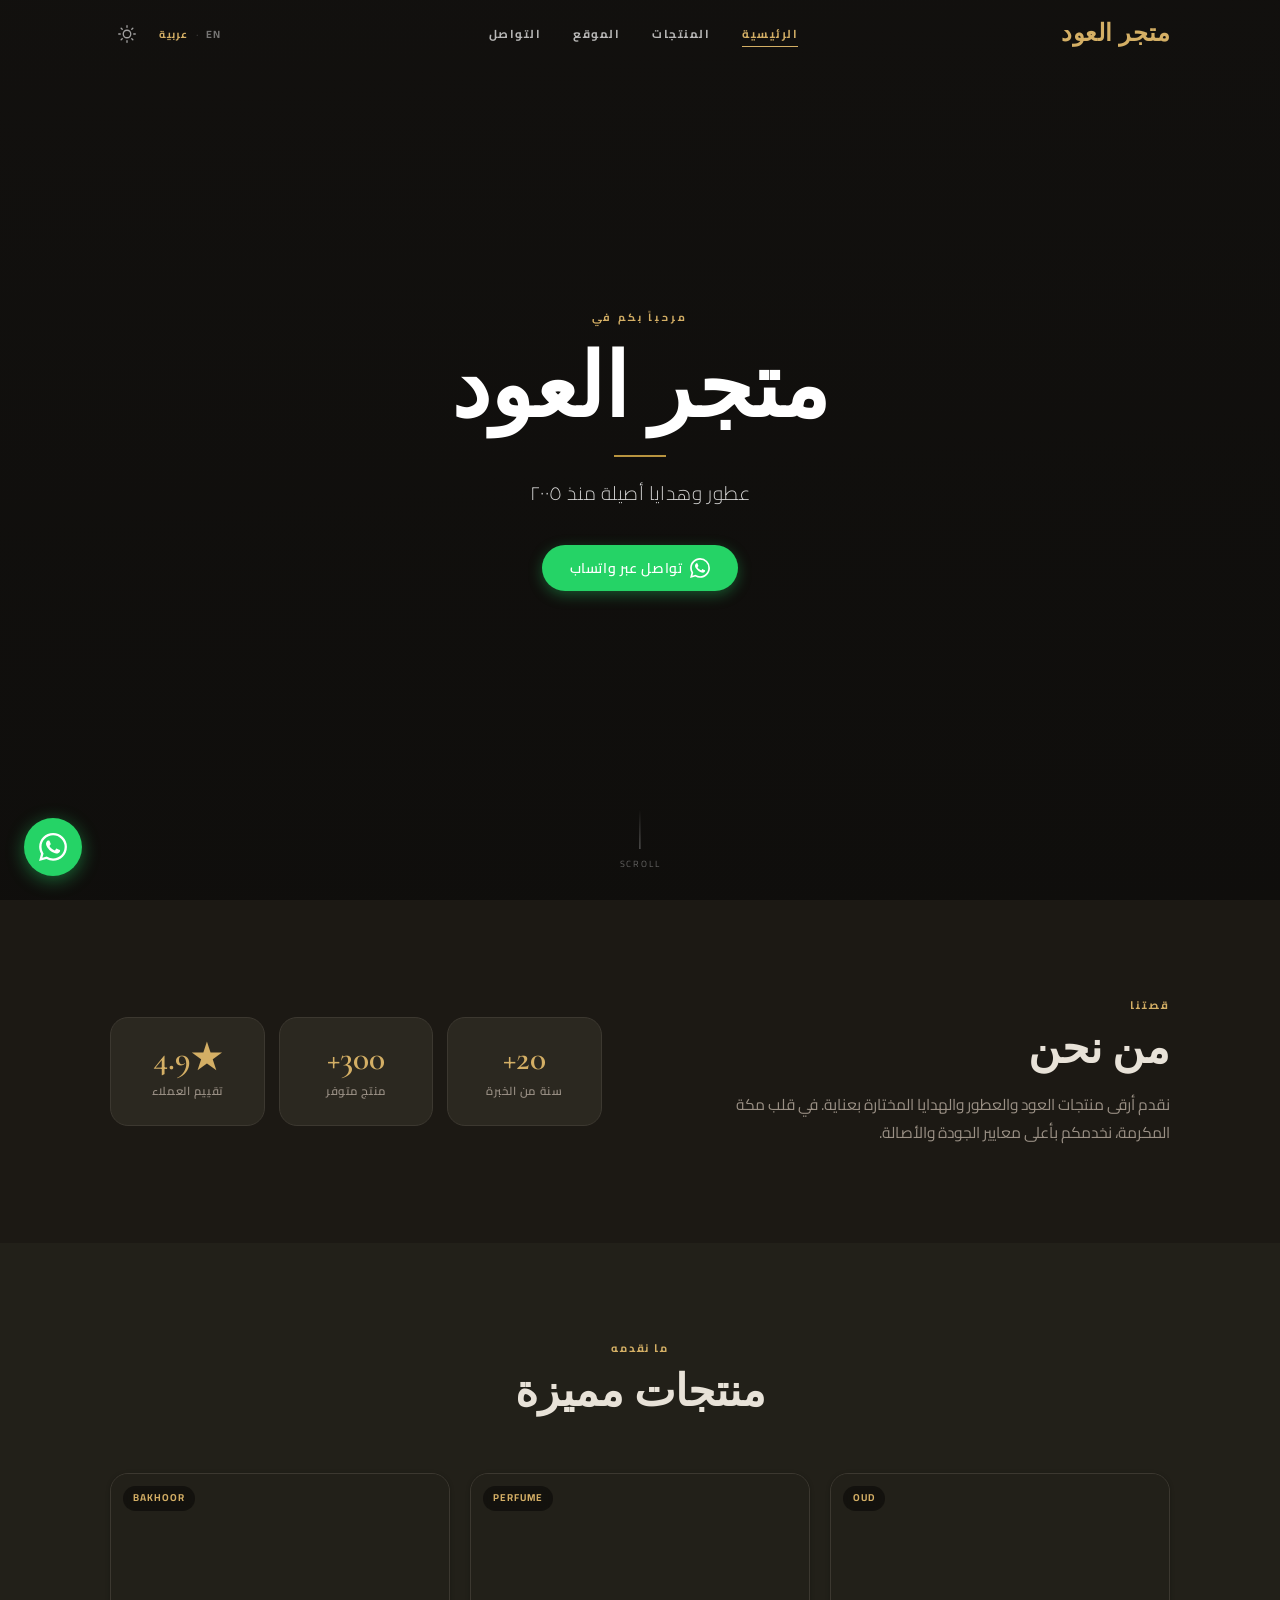
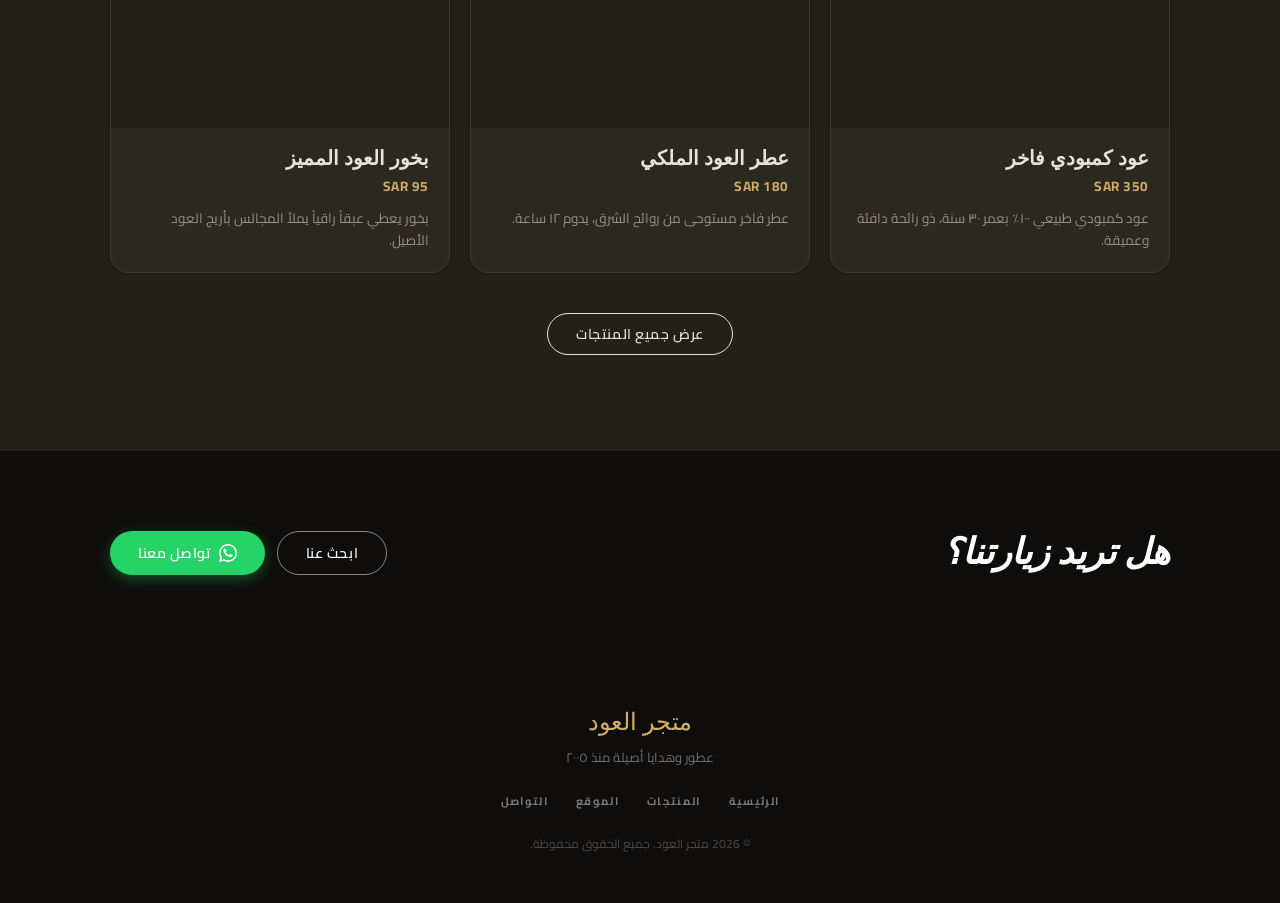
==== SouqSite/index.html @ f39a5c4c "Initial SouqSite version" ====
<!DOCTYPE html>
<html lang="ar" dir="rtl">
<head>
  <meta charset="UTF-8" />
  <meta name="viewport" content="width=device-width, initial-scale=1.0" />
  <meta name="description" content="" />
  <!-- Anti-FOUC: apply theme + lang before first paint -->
  <script>!function(){var t=localStorage.getItem('souqsite_theme')||'dark',l=localStorage.getItem('souqsite_language')||'ar';if(t==='light')document.documentElement.setAttribute('data-theme','light');document.documentElement.lang=l;document.documentElement.dir=l==='ar'?'rtl':'ltr';}();</script>
  <link rel="icon" href="data:image/svg+xml,<svg xmlns='http://www.w3.org/2000/svg' viewBox='0 0 100 100'><text y='.9em' font-size='90'>🏪</text></svg>" />
  <link rel="preconnect" href="https://fonts.googleapis.com" />
  <link rel="preconnect" href="https://fonts.gstatic.com" crossorigin />
  <link href="https://fonts.googleapis.com/css2?family=Cormorant+Garamond:ital,wght@0,400;0,600;1,400;1,600&family=Cairo:wght@300;400;600;700&display=swap" rel="stylesheet" />
  <link rel="stylesheet" href="css/style.css" />
  <title>Shop</title>
</head>
<body data-page="home">

  <!-- ── NAVIGATION ── -->
  <header class="nav-header" id="site-header">
    <div class="container nav-inner">
      <a href="index.html" class="nav-logo" id="nav-logo">Shop</a>

      <nav class="nav-links" aria-label="Main navigation">
        <a href="index.html"    class="nav-link" data-t="nav.home">Home</a>
        <a href="products.html" class="nav-link" data-t="nav.products">Products</a>
        <a href="location.html" class="nav-link" data-t="nav.location">Location</a>
        <a href="contact.html"  class="nav-link" data-t="nav.contact">Contact</a>
      </nav>

      <div class="nav-controls">
        <!-- Language toggle — desktop -->
        <div class="lang-toggle" role="group" aria-label="Language / اللغة">
          <button class="lang-btn" data-lang="en" aria-label="Switch to English">EN</button>
          <span class="lang-sep" aria-hidden="true">·</span>
          <button class="lang-btn" data-lang="ar" aria-label="التبديل إلى العربية" lang="ar">عربية</button>
        </div>
        <!-- Theme toggle -->
        <button class="theme-btn" id="theme-btn" aria-label="Toggle light / dark theme">
          <svg class="icon-sun" width="18" height="18" viewBox="0 0 24 24" fill="none" stroke="currentColor" stroke-width="1.8" stroke-linecap="round" stroke-linejoin="round" aria-hidden="true">
            <circle cx="12" cy="12" r="5"/><line x1="12" y1="1" x2="12" y2="3"/><line x1="12" y1="21" x2="12" y2="23"/>
            <line x1="4.22" y1="4.22" x2="5.64" y2="5.64"/><line x1="18.36" y1="18.36" x2="19.78" y2="19.78"/>
            <line x1="1" y1="12" x2="3" y2="12"/><line x1="21" y1="12" x2="23" y2="12"/>
            <line x1="4.22" y1="19.78" x2="5.64" y2="18.36"/><line x1="18.36" y1="5.64" x2="19.78" y2="4.22"/>
          </svg>
          <svg class="icon-moon" width="16" height="16" viewBox="0 0 24 24" fill="none" stroke="currentColor" stroke-width="1.8" stroke-linecap="round" stroke-linejoin="round" aria-hidden="true">
            <path d="M21 12.79A9 9 0 1111.21 3 7 7 0 0021 12.79z"/>
          </svg>
        </button>
        <!-- Hamburger — mobile only -->
        <button class="nav-toggle" id="nav-toggle" aria-label="Open menu" aria-expanded="false">
          <span></span><span></span><span></span>
        </button>
      </div>
    </div>

    <!-- Mobile drawer -->
    <nav class="nav-mobile" id="nav-mobile" aria-label="Mobile navigation">
      <a href="index.html"    class="nav-link" data-t="nav.home">Home</a>
      <a href="products.html" class="nav-link" data-t="nav.products">Products</a>
      <a href="location.html" class="nav-link" data-t="nav.location">Location</a>
      <a href="contact.html"  class="nav-link" data-t="nav.contact">Contact</a>
      <!-- Language toggle — mobile -->
      <div class="mobile-lang" role="group" aria-label="Language / اللغة">
        <button class="lang-btn" data-lang="en">EN</button>
        <span class="lang-sep" aria-hidden="true">·</span>
        <button class="lang-btn" data-lang="ar" lang="ar">عربية</button>
      </div>
    </nav>
  </header>

  <!-- ── HERO ── -->
  <section class="hero" id="hero" aria-labelledby="hero-name">
    <div class="hero-bg" id="hero-bg"></div>
    <div class="hero-overlay" aria-hidden="true"></div>
    <div class="hero-content container">
      <p class="hero-eyebrow" data-t="hero.eyebrow">Welcome to</p>
      <h1 class="hero-name" id="hero-name">Shop Name</h1>
      <div class="hero-divider" aria-hidden="true"></div>
      <p class="hero-tagline" id="hero-tagline">Tagline</p>
      <div class="hero-cta">
        <a href="#" class="btn btn-wa" data-wa-link aria-label="WhatsApp">
          <svg width="20" height="20" viewBox="0 0 24 24" fill="currentColor" aria-hidden="true"><path d="M17.472 14.382c-.297-.149-1.758-.867-2.03-.967-.273-.099-.471-.148-.67.15-.197.297-.767.966-.94 1.164-.173.199-.347.223-.644.075-.297-.15-1.255-.463-2.39-1.475-.883-.788-1.48-1.761-1.653-2.059-.173-.297-.018-.458.13-.606.134-.133.298-.347.446-.52.149-.174.198-.298.298-.497.099-.198.05-.371-.025-.52-.075-.149-.669-1.612-.916-2.207-.242-.579-.487-.5-.669-.51-.173-.008-.371-.01-.57-.01-.198 0-.52.074-.792.372-.272.297-1.04 1.016-1.04 2.479 0 1.462 1.065 2.875 1.213 3.074.149.198 2.096 3.2 5.077 4.487.709.306 1.262.489 1.694.625.712.227 1.36.195 1.871.118.571-.085 1.758-.719 2.006-1.413.248-.694.248-1.289.173-1.413-.074-.124-.272-.198-.57-.347m-5.421 7.403h-.004a9.87 9.87 0 01-5.031-1.378l-.361-.214-3.741.982.998-3.648-.235-.374a9.86 9.86 0 01-1.51-5.26c.001-5.45 4.436-9.884 9.888-9.884 2.64 0 5.122 1.03 6.988 2.898a9.825 9.825 0 012.893 6.994c-.003 5.45-4.437 9.884-9.885 9.884m8.413-18.297A11.815 11.815 0 0012.05 0C5.495 0 .16 5.335.157 11.892c0 2.096.547 4.142 1.588 5.945L.057 24l6.305-1.654a11.882 11.882 0 005.683 1.448h.005c6.554 0 11.89-5.335 11.893-11.893a11.821 11.821 0 00-3.48-8.413z"/></svg>
          <span data-t="hero.cta">Chat on WhatsApp</span>
        </a>
      </div>
    </div>
    <div class="hero-scroll" aria-hidden="true">
      <div class="hero-scroll-line"></div>
      <span>Scroll</span>
    </div>
  </section>

  <!-- ── ABOUT ── -->
  <section class="section" id="about">
    <div class="container about-grid reveal">
      <div class="about-text">
        <span class="label" data-t="about.label">Our Story</span>
        <h2 class="section-title" data-t="about.title">About Us</h2>
        <p class="about-desc" id="about-desc">Loading…</p>
      </div>
      <div class="highlights reveal-grid" id="hl-grid" aria-label="Shop highlights">
        <!-- Rendered by JS from SHOP.highlights -->
      </div>
    </div>
  </section>

  <!-- ── FEATURED PRODUCTS ── -->
  <section class="section bg-alt" id="featured">
    <div class="container">
      <div class="section-head reveal">
        <span class="label" data-t="featured.label">What We Offer</span>
        <h2 class="section-title" data-t="featured.title">Featured Products</h2>
      </div>
      <div class="products-grid reveal-grid" id="featured-grid">
        <!-- Rendered by JS -->
      </div>
      <div class="section-foot reveal">
        <a href="products.html" class="btn btn-outline" data-t="featured.viewAll">View All Products</a>
      </div>
    </div>
  </section>

  <!-- ── CTA STRIP ── -->
  <div class="cta-strip">
    <div class="container cta-inner">
      <h2 class="cta-title" data-t="home.visitTitle">Ready to Visit?</h2>
      <div class="cta-actions">
        <a href="location.html" class="btn btn-outline-light" data-t="home.findBtn">Find Us</a>
        <a href="#" class="btn btn-wa" data-wa-link>
          <svg width="18" height="18" viewBox="0 0 24 24" fill="currentColor" aria-hidden="true"><path d="M17.472 14.382c-.297-.149-1.758-.867-2.03-.967-.273-.099-.471-.148-.67.15-.197.297-.767.966-.94 1.164-.173.199-.347.223-.644.075-.297-.15-1.255-.463-2.39-1.475-.883-.788-1.48-1.761-1.653-2.059-.173-.297-.018-.458.13-.606.134-.133.298-.347.446-.52.149-.174.198-.298.298-.497.099-.198.05-.371-.025-.52-.075-.149-.669-1.612-.916-2.207-.242-.579-.487-.5-.669-.51-.173-.008-.371-.01-.57-.01-.198 0-.52.074-.792.372-.272.297-1.04 1.016-1.04 2.479 0 1.462 1.065 2.875 1.213 3.074.149.198 2.096 3.2 5.077 4.487.709.306 1.262.489 1.694.625.712.227 1.36.195 1.871.118.571-.085 1.758-.719 2.006-1.413.248-.694.248-1.289.173-1.413-.074-.124-.272-.198-.57-.347m-5.421 7.403h-.004a9.87 9.87 0 01-5.031-1.378l-.361-.214-3.741.982.998-3.648-.235-.374a9.86 9.86 0 01-1.51-5.26c.001-5.45 4.436-9.884 9.888-9.884 2.64 0 5.122 1.03 6.988 2.898a9.825 9.825 0 012.893 6.994c-.003 5.45-4.437 9.884-9.885 9.884m8.413-18.297A11.815 11.815 0 0012.05 0C5.495 0 .16 5.335.157 11.892c0 2.096.547 4.142 1.588 5.945L.057 24l6.305-1.654a11.882 11.882 0 005.683 1.448h.005c6.554 0 11.89-5.335 11.893-11.893a11.821 11.821 0 00-3.48-8.413z"/></svg>
          <span data-t="home.contactBtn">Contact Us</span>
        </a>
      </div>
    </div>
  </div>

  <!-- ── FOOTER ── -->
  <footer class="footer">
    <div class="container footer-inner">
      <div class="footer-brand">
        <span class="footer-logo" id="footer-logo">Shop</span>
        <p class="footer-tag" id="footer-tag"></p>
      </div>
      <nav class="footer-nav" aria-label="Footer navigation">
        <a href="index.html"    data-t="nav.home">Home</a>
        <a href="products.html" data-t="nav.products">Products</a>
        <a href="location.html" data-t="nav.location">Location</a>
        <a href="contact.html"  data-t="nav.contact">Contact</a>
      </nav>
      <p class="footer-copy">&copy; <span id="footer-year"></span> <span id="footer-name"></span>. <span data-t="footer.rights">All rights reserved.</span></p>
    </div>
  </footer>

  <!-- ── FLOATING WHATSAPP ── -->
  <a href="#" class="wa-float" data-wa-link aria-label="Chat on WhatsApp">
    <svg width="28" height="28" viewBox="0 0 24 24" fill="currentColor" aria-hidden="true"><path d="M17.472 14.382c-.297-.149-1.758-.867-2.03-.967-.273-.099-.471-.148-.67.15-.197.297-.767.966-.94 1.164-.173.199-.347.223-.644.075-.297-.15-1.255-.463-2.39-1.475-.883-.788-1.48-1.761-1.653-2.059-.173-.297-.018-.458.13-.606.134-.133.298-.347.446-.52.149-.174.198-.298.298-.497.099-.198.05-.371-.025-.52-.075-.149-.669-1.612-.916-2.207-.242-.579-.487-.5-.669-.51-.173-.008-.371-.01-.57-.01-.198 0-.52.074-.792.372-.272.297-1.04 1.016-1.04 2.479 0 1.462 1.065 2.875 1.213 3.074.149.198 2.096 3.2 5.077 4.487.709.306 1.262.489 1.694.625.712.227 1.36.195 1.871.118.571-.085 1.758-.719 2.006-1.413.248-.694.248-1.289.173-1.413-.074-.124-.272-.198-.57-.347m-5.421 7.403h-.004a9.87 9.87 0 01-5.031-1.378l-.361-.214-3.741.982.998-3.648-.235-.374a9.86 9.86 0 01-1.51-5.26c.001-5.45 4.436-9.884 9.888-9.884 2.64 0 5.122 1.03 6.988 2.898a9.825 9.825 0 012.893 6.994c-.003 5.45-4.437 9.884-9.885 9.884m8.413-18.297A11.815 11.815 0 0012.05 0C5.495 0 .16 5.335.157 11.892c0 2.096.547 4.142 1.588 5.945L.057 24l6.305-1.654a11.882 11.882 0 005.683 1.448h.005c6.554 0 11.89-5.335 11.893-11.893a11.821 11.821 0 00-3.48-8.413z"/></svg>
  </a>

  <script src="config/shop.js"></script>
  <script src="config/products.js"></script>
  <script src="config/translations.js"></script>
  <script src="js/app.js"></script>
</body>
</html>
---- SouqSite/css/style.css ----
/* =================================================================
   SOUQSITE — Premium Shop Template  v1.1
   Theme  : CSS custom properties, dark default / light override
   Fonts  : Cormorant Garamond (display) · Cairo (UI + Arabic)
   Layout : Mobile-first, fluid type, CSS Grid / Flex
   RTL    : add dir="rtl" on <html> — layout mirrors automatically
   ================================================================= */

/* ── RESET ──────────────────────────────────────────────────────── */
*, *::before, *::after { box-sizing: border-box; margin: 0; padding: 0; }
html { scroll-behavior: smooth; -webkit-text-size-adjust: 100%; }
img  { max-width: 100%; height: auto; display: block; }
a    { color: inherit; text-decoration: none; }
button { cursor: pointer; border: none; background: none; font-family: inherit; }
ul { list-style: none; }

/* ── DESIGN TOKENS ───────────────────────────────────────────────── */
:root {
  /* ─ Fixed — same in every theme ─ */
  --gold:       #b8943f;
  --gold-light: #d4af65;
  --wa:         #25d366;
  --wa-dark:    #1da851;
  --nav-dark:   #0e0d0b;   /* nav, footer, CTA strips — always dark */

  /* ─ DARK THEME (default) ─ */
  --bg:         #1c1914;
  --bg-alt:     #222019;
  --surface:    #2b2820;
  --text:       #e8e2d8;
  --text-muted: #9a9085;
  --border:     #3c3830;
  --accent:     #d4af65;          /* brighter gold on dark */
  --gold-pale:  rgba(212,176,101,.1);

  /* ─ Typography ─ */
  --f-display: 'Cormorant Garamond', Georgia, serif;
  --f-body:    'Cairo', system-ui, -apple-system, sans-serif;

  /* ─ Layout ─ */
  --container: 1140px;
  --pad:       clamp(16px, 4vw, 40px);
  --nav-h:     68px;

  /* ─ Radii ─ */
  --r-sm:   4px;
  --r-md:   10px;
  --r-lg:   18px;
  --r-full: 9999px;

  /* ─ Shadows (theme-aware depth) ─ */
  --sh-sm: 0 1px 4px rgba(0,0,0,.25);
  --sh-md: 0 4px 16px rgba(0,0,0,.35);
  --sh-lg: 0 8px 32px rgba(0,0,0,.45);

  /* ─ Transitions ─ */
  --t-fast: .15s ease;
  --t:      .25s ease;
  --t-slow: .4s ease;
}

/* ── LIGHT THEME ─────────────────────────────────────────────────── */
[data-theme="light"] {
  --bg:         #faf9f7;
  --bg-alt:     #f3efe9;
  --surface:    #ffffff;
  --text:       #2c2a25;
  --text-muted: #7a7570;
  --border:     #e8e2d8;
  --accent:     #b8943f;
  --gold-pale:  #f8f0dc;
  --sh-sm: 0 1px 4px rgba(26,24,20,.06);
  --sh-md: 0 4px 16px rgba(26,24,20,.10);
  --sh-lg: 0 8px 32px rgba(26,24,20,.16);
}

/* ── BASE ────────────────────────────────────────────────────────── */
body {
  font-family: var(--f-body);
  font-size: 16px;
  line-height: 1.65;
  color: var(--text);
  background: var(--bg);
  overflow-x: hidden;
}

h1, h2, h3, h4 {
  font-family: var(--f-display);
  font-weight: 600;
  line-height: 1.15;
  color: var(--text);
}
[data-theme="light"] h1,
[data-theme="light"] h2,
[data-theme="light"] h3,
[data-theme="light"] h4 { color: #1a1814; }

p { line-height: 1.7; }

/* ── FOCUS RING ──────────────────────────────────────────────────── */
:focus-visible {
  outline: 2px solid var(--accent);
  outline-offset: 3px;
  border-radius: var(--r-sm);
}
:focus:not(:focus-visible) { outline: none; }

/* ── TYPOGRAPHY UTILITIES ────────────────────────────────────────── */
.label {
  display: block;
  font-family: var(--f-body);
  font-size: 11px;
  font-weight: 700;
  letter-spacing: .18em;
  text-transform: uppercase;
  color: var(--accent);
  margin-bottom: 10px;
}

.section-title {
  font-family: var(--f-display);
  font-size: clamp(1.75rem, 4vw, 2.75rem);
  font-weight: 600;
  line-height: 1.15;
}

/* ── LAYOUT ──────────────────────────────────────────────────────── */
.container {
  width: 100%;
  max-width: var(--container);
  margin-inline: auto;
  padding-inline: var(--pad);
}

.section { padding-block: clamp(56px, 9vw, 96px); }

.section-head {
  text-align: center;
  margin-bottom: clamp(32px, 5vw, 56px);
}
.section-foot { text-align: center; margin-top: 40px; }

.bg-alt { background: var(--bg-alt); }

/* ── BUTTONS ─────────────────────────────────────────────────────── */
.btn {
  display: inline-flex;
  align-items: center;
  gap: 8px;
  padding: 13px 28px;
  border-radius: var(--r-full);
  font-family: var(--f-body);
  font-size: 14px;
  font-weight: 600;
  letter-spacing: .04em;
  cursor: pointer;
  transition: all var(--t);
  white-space: nowrap;
  line-height: 1;
}

.btn-wa {
  background: var(--wa);
  color: #fff;
  box-shadow: 0 4px 14px rgba(37,211,102,.35);
}
.btn-wa:hover {
  background: var(--wa-dark);
  transform: translateY(-2px);
  box-shadow: 0 6px 20px rgba(37,211,102,.45);
}

.btn-outline {
  background: transparent;
  border: 1.5px solid var(--text);
  color: var(--text);
}
.btn-outline:hover { background: var(--text); color: var(--bg); }

.btn-outline-light {
  background: transparent;
  border: 1.5px solid rgba(255,255,255,.5);
  color: #fff;
}
.btn-outline-light:hover { background: #fff; color: var(--nav-dark); }

.btn-gold {
  background: var(--accent);
  color: var(--nav-dark);
  font-weight: 700;
  box-shadow: 0 4px 14px rgba(184,148,63,.3);
}
.btn-gold:hover { filter: brightness(1.1); transform: translateY(-2px); }

/* ── NAVIGATION ──────────────────────────────────────────────────── */
.nav-header {
  position: fixed;
  inset-block-start: 0;
  inset-inline: 0;
  z-index: 100;
  transition: background var(--t), box-shadow var(--t);
}
.nav-header.transparent { background: transparent; }
.nav-header.scrolled    { background: var(--nav-dark); box-shadow: 0 2px 20px rgba(0,0,0,.3); }

.nav-inner {
  display: flex;
  align-items: center;
  justify-content: space-between;
  height: var(--nav-h);
  gap: 12px;
}

.nav-logo {
  font-family: var(--f-display);
  font-size: 1.5rem;
  font-weight: 600;
  color: var(--gold-light);
  letter-spacing: .02em;
  flex-shrink: 0;
}

.nav-links {
  display: none;
  gap: 32px;
  flex: 1;
  justify-content: center;
}
@media (min-width: 768px) { .nav-links { display: flex; align-items: center; } }

.nav-link {
  font-size: 11.5px;
  font-weight: 700;
  letter-spacing: .13em;
  text-transform: uppercase;
  color: rgba(255,255,255,.7);
  position: relative;
  transition: color var(--t-fast);
}
.nav-link::after {
  content: '';
  position: absolute;
  bottom: -4px;
  inset-inline: 0;
  height: 1px;
  background: var(--gold-light);
  transform: scaleX(0);
  transition: transform var(--t-fast);
  transform-origin: center;
}
.nav-link:hover, .nav-link.active { color: var(--gold-light); }
.nav-link:hover::after, .nav-link.active::after { transform: scaleX(1); }

/* ── NAV CONTROLS (lang + theme + hamburger) ─────────────────────── */
.nav-controls {
  display: flex;
  align-items: center;
  gap: 4px;
  flex-shrink: 0;
}

/* Language toggle — visible on desktop only */
.lang-toggle {
  display: none;
  align-items: center;
  gap: 3px;
  margin-inline-end: 6px;
}
@media (min-width: 768px) { .lang-toggle { display: flex; } }

.lang-btn {
  font-family: var(--f-body);
  font-size: 10.5px;
  font-weight: 700;
  letter-spacing: .09em;
  text-transform: uppercase;
  color: rgba(255,255,255,.42);
  padding: 4px 5px;
  border-radius: var(--r-sm);
  transition: color var(--t-fast);
}
.lang-btn:hover   { color: rgba(255,255,255,.85); }
.lang-btn.active  { color: var(--gold-light); }

.lang-sep {
  color: rgba(255,255,255,.2);
  font-size: 11px;
  user-select: none;
  pointer-events: none;
}

/* Theme toggle button */
.theme-btn {
  width: 34px;
  height: 34px;
  border-radius: 50%;
  display: flex;
  align-items: center;
  justify-content: center;
  color: rgba(255,255,255,.6);
  transition: color var(--t-fast), background var(--t-fast);
}
.theme-btn:hover { color: var(--gold-light); background: rgba(255,255,255,.08); }

/* Show sun in dark (click → go light), moon in light (click → go dark) */
.icon-sun  { display: block; }
.icon-moon { display: none; }
[data-theme="light"] .icon-sun  { display: none; }
[data-theme="light"] .icon-moon { display: block; }

/* Hamburger — mobile only */
.nav-toggle {
  display: flex;
  flex-direction: column;
  gap: 5px;
  padding: 4px;
}
@media (min-width: 768px) { .nav-toggle { display: none; } }

.nav-toggle span {
  display: block;
  width: 22px;
  height: 1.5px;
  background: rgba(255,255,255,.8);
  transition: all var(--t-fast);
  transform-origin: center;
}
.nav-toggle.open span:nth-child(1) { transform: translateY(6.5px) rotate(45deg); }
.nav-toggle.open span:nth-child(2) { opacity: 0; transform: scaleX(0); }
.nav-toggle.open span:nth-child(3) { transform: translateY(-6.5px) rotate(-45deg); }

/* Mobile drawer */
.nav-mobile {
  display: flex;
  flex-direction: column;
  background: var(--nav-dark);
  padding-inline: var(--pad);
  gap: 4px;
  max-height: 0;
  overflow: hidden;
  transition: max-height var(--t-slow), padding var(--t-slow);
}
.nav-mobile.open { max-height: 460px; padding-block: 16px; }

.nav-mobile .nav-link { font-size: 13px; display: block; padding-block: 8px; }

/* Language toggle inside mobile menu */
.mobile-lang {
  display: flex;
  align-items: center;
  gap: 6px;
  padding-top: 14px;
  margin-top: 8px;
  border-top: 1px solid rgba(255,255,255,.08);
}
.mobile-lang .lang-sep { display: block; }

/* ── HERO ────────────────────────────────────────────────────────── */
.hero {
  position: relative;
  height: 100dvh;
  min-height: 580px;
  display: flex;
  align-items: center;
  justify-content: center;
  overflow: hidden;
}

.hero-bg {
  position: absolute;
  inset: 0;
  background: #141210;
  background-size: cover;
  background-position: center;
  transform: scale(1.04);
  transition: transform 8s ease-out;
}
.hero-bg.loaded { transform: scale(1); }

.hero-overlay {
  position: absolute;
  inset: 0;
  background: linear-gradient(
    175deg,
    rgba(14,13,11,.35) 0%,
    rgba(14,13,11,.62) 55%,
    rgba(14,13,11,.80) 100%
  );
}

.hero-content {
  position: relative;
  z-index: 2;
  text-align: center;
  color: #fff;
  padding-block: 40px;
}

.hero-eyebrow {
  font-size: 10.5px;
  font-weight: 700;
  letter-spacing: .28em;
  text-transform: uppercase;
  color: var(--gold-light);
  margin-bottom: 16px;
  opacity: 0;
  animation: fadeUp .8s ease .2s forwards;
}

.hero-name {
  font-family: var(--f-display);
  font-size: clamp(2.75rem, 9vw, 5.5rem);
  font-weight: 600;
  color: #fff;
  line-height: 1.05;
  opacity: 0;
  animation: fadeUp .8s ease .45s forwards;
}

.hero-divider {
  width: 0;
  height: 1.5px;
  background: var(--gold);
  margin: 20px auto;
  animation: growLine .6s ease .9s forwards;
}

.hero-tagline {
  font-size: clamp(1rem, 2.5vw, 1.2rem);
  font-weight: 300;
  color: rgba(255,255,255,.82);
  letter-spacing: .03em;
  margin-bottom: 36px;
  opacity: 0;
  animation: fadeUp .8s ease .7s forwards;
}

.hero-cta {
  opacity: 0;
  animation: fadeUp .8s ease 1.05s forwards;
}

.hero-scroll {
  position: absolute;
  bottom: 28px;
  left: 50%;
  transform: translateX(-50%);
  z-index: 2;
  display: flex;
  flex-direction: column;
  align-items: center;
  gap: 8px;
}
.hero-scroll span {
  font-size: 9px;
  letter-spacing: .2em;
  text-transform: uppercase;
  color: rgba(255,255,255,.35);
}
.hero-scroll-line {
  width: 1px;
  height: 40px;
  background: linear-gradient(to bottom, transparent, rgba(255,255,255,.4));
  animation: scrollPulse 2.2s ease-in-out infinite;
}

/* ── PAGE HERO (inner pages) ─────────────────────────────────────── */
.page-hero {
  background: var(--nav-dark);
  padding-top: calc(var(--nav-h) + 48px);
  padding-bottom: 48px;
  text-align: center;
  color: #fff;
}
.page-hero .label { color: var(--gold-light); }
.page-hero h1 {
  font-family: var(--f-display);
  font-size: clamp(2rem, 5vw, 3.25rem);
  color: #fff;
}

/* ── ABOUT / HIGHLIGHTS ──────────────────────────────────────────── */
.about-grid {
  display: grid;
  gap: clamp(40px, 6vw, 80px);
  align-items: center;
}
@media (min-width: 768px) { .about-grid { grid-template-columns: 1fr 1fr; } }

.about-text .section-title { margin-bottom: 16px; }

.about-desc {
  color: var(--text-muted);
  font-size: 15.5px;
  max-width: 460px;
  line-height: 1.8;
}
[dir="rtl"] .about-desc { max-width: 100%; }

.highlights {
  display: grid;
  grid-template-columns: repeat(auto-fit, minmax(110px, 1fr));
  gap: 14px;
}

.hl-card {
  background: var(--surface);
  border: 1px solid var(--border);
  border-radius: var(--r-lg);
  padding: 24px 16px;
  text-align: center;
  transition: transform var(--t), box-shadow var(--t);
}
.hl-card:hover { transform: translateY(-4px); box-shadow: var(--sh-md); }

.hl-value {
  font-family: var(--f-display);
  font-size: 2.1rem;
  font-weight: 600;
  color: var(--accent);
  line-height: 1;
  margin-bottom: 6px;
}
.hl-label {
  font-size: 11.5px;
  font-weight: 600;
  color: var(--text-muted);
  letter-spacing: .05em;
}

/* ── PRODUCT GRID + CARDS ────────────────────────────────────────── */
.products-grid {
  display: grid;
  grid-template-columns: repeat(auto-fill, minmax(260px, 1fr));
  gap: 20px;
}
@media (max-width: 400px) { .products-grid { grid-template-columns: 1fr; } }
@media (min-width: 1024px) { .products-grid { grid-template-columns: repeat(3, 1fr); } }

.product-card {
  background: var(--surface);
  border-radius: var(--r-lg);
  overflow: hidden;
  box-shadow: var(--sh-sm);
  border: 1px solid var(--border);
  transition: transform var(--t), box-shadow var(--t), border-color var(--t);
  display: flex;
  flex-direction: column;
}
.product-card:hover {
  transform: translateY(-5px);
  box-shadow: var(--sh-lg);
  border-color: transparent;
}

.product-img {
  aspect-ratio: 4 / 3;
  overflow: hidden;
  background: var(--bg-alt);
  position: relative;
}
.product-img img {
  width: 100%;
  height: 100%;
  object-fit: cover;
  transition: transform .55s ease;
}
.product-card:hover .product-img img { transform: scale(1.06); }

.product-cat-badge {
  position: absolute;
  top: 12px;
  inset-inline-end: 12px;
  background: rgba(14,13,11,.72);
  color: var(--gold-light);
  font-size: 10px;
  font-weight: 700;
  letter-spacing: .1em;
  text-transform: uppercase;
  padding: 4px 10px;
  border-radius: var(--r-full);
  backdrop-filter: blur(4px);
}

.product-body {
  padding: 20px;
  display: flex;
  flex-direction: column;
  flex: 1;
}
.product-name {
  font-family: var(--f-display);
  font-size: 1.25rem;
  font-weight: 600;
  margin-bottom: 4px;
}
.product-price {
  font-size: 13.5px;
  font-weight: 700;
  color: var(--accent);
  letter-spacing: .04em;
  margin-bottom: 10px;
}
.product-desc {
  font-size: 13.5px;
  color: var(--text-muted);
  line-height: 1.65;
  flex: 1;
}

/* ── FILTER BAR ──────────────────────────────────────────────────── */
.filter-bar {
  display: flex;
  gap: 8px;
  flex-wrap: wrap;
  margin-bottom: 40px;
}

.filter-btn {
  font-family: var(--f-body);
  font-size: 12.5px;
  font-weight: 600;
  letter-spacing: .07em;
  text-transform: uppercase;
  padding: 8px 18px;
  border-radius: var(--r-full);
  border: 1.5px solid var(--border);
  color: var(--text-muted);
  background: var(--surface);
  transition: all var(--t-fast);
}
.filter-btn:hover { border-color: var(--text); color: var(--text); }
.filter-btn.active {
  border-color: var(--accent);
  background: var(--accent);
  color: var(--nav-dark);
}

/* ── LOCATION ────────────────────────────────────────────────────── */
.map-frame-wrap {
  border-radius: var(--r-lg);
  overflow: hidden;
  box-shadow: var(--sh-lg);
  line-height: 0;
}
.map-frame-wrap iframe {
  width: 100%;
  height: clamp(280px, 45vw, 440px);
  border: none;
  display: block;
}

.location-details {
  display: grid;
  gap: 32px;
  margin-top: 40px;
}
@media (min-width: 640px) {
  .location-details { grid-template-columns: 1fr auto; align-items: start; }
}

.location-rows { display: flex; flex-direction: column; gap: 20px; }

.location-row { display: flex; align-items: flex-start; gap: 16px; }

.loc-icon {
  width: 42px;
  height: 42px;
  border-radius: var(--r-md);
  background: var(--gold-pale);
  display: flex;
  align-items: center;
  justify-content: center;
  color: var(--accent);
  flex-shrink: 0;
}

.loc-info h4 {
  font-family: var(--f-body);
  font-size: 10.5px;
  font-weight: 700;
  text-transform: uppercase;
  letter-spacing: .12em;
  color: var(--text-muted);
  margin-bottom: 3px;
}
.loc-info p { font-size: 15px; color: var(--text); }

/* ── CONTACT ─────────────────────────────────────────────────────── */
.contact-grid {
  display: grid;
  gap: 28px;
}
@media (min-width: 768px) { .contact-grid { grid-template-columns: 1fr 1fr; } }

.wa-block {
  background: var(--nav-dark);
  border: 1px solid rgba(255,255,255,.06);
  border-radius: var(--r-lg);
  padding: clamp(32px, 5vw, 52px) 28px;
  display: flex;
  flex-direction: column;
  align-items: center;
  justify-content: center;
  text-align: center;
  gap: 20px;
  color: #fff;
  min-height: 300px;
}
.wa-icon-circle {
  width: 80px;
  height: 80px;
  border-radius: 50%;
  background: var(--wa);
  display: flex;
  align-items: center;
  justify-content: center;
  box-shadow: 0 8px 28px rgba(37,211,102,.3);
}
.wa-block h3 { font-family: var(--f-display); font-size: 1.9rem; color: #fff; }
.wa-block p  { color: rgba(255,255,255,.6); font-size: 14px; max-width: 260px; }

.contact-info-list { display: flex; flex-direction: column; gap: 14px; }

.contact-item {
  display: flex;
  align-items: center;
  gap: 16px;
  padding: 16px 20px;
  background: var(--surface);
  border: 1px solid var(--border);
  border-radius: var(--r-lg);
  transition: border-color var(--t), box-shadow var(--t);
  text-decoration: none;
  color: inherit;
}
.contact-item:hover { border-color: var(--accent); box-shadow: var(--sh-sm); }

.contact-item-icon {
  width: 44px;
  height: 44px;
  border-radius: var(--r-md);
  background: var(--gold-pale);
  display: flex;
  align-items: center;
  justify-content: center;
  color: var(--accent);
  flex-shrink: 0;
}
.contact-item h4 {
  font-family: var(--f-body);
  font-size: 10.5px;
  font-weight: 700;
  text-transform: uppercase;
  letter-spacing: .12em;
  color: var(--text-muted);
  margin-bottom: 3px;
}
.contact-item p { font-size: 15px; color: var(--text); }

/* ── CTA STRIP ───────────────────────────────────────────────────── */
.cta-strip { background: var(--nav-dark); padding-block: clamp(48px, 7vw, 80px); }

.cta-inner {
  display: flex;
  flex-direction: column;
  align-items: center;
  text-align: center;
  gap: 32px;
}
@media (min-width: 640px) {
  .cta-inner { flex-direction: row; justify-content: space-between; text-align: start; }
}
.cta-title {
  font-family: var(--f-display);
  font-size: clamp(1.5rem, 3vw, 2.25rem);
  color: #fff;
  font-style: italic;
}
.cta-actions {
  display: flex;
  gap: 12px;
  flex-shrink: 0;
  flex-wrap: wrap;
  justify-content: center;
}

/* ── FOOTER ──────────────────────────────────────────────────────── */
.footer { background: var(--nav-dark); padding-block: 48px; }
.footer-inner {
  display: flex;
  flex-direction: column;
  align-items: center;
  gap: 24px;
  text-align: center;
}
.footer-brand { display: flex; flex-direction: column; align-items: center; gap: 4px; }
.footer-logo  { font-family: var(--f-display); font-size: 1.5rem; color: var(--gold-light); }
.footer-tag   { font-size: 13px; color: rgba(255,255,255,.42); }

.footer-nav {
  display: flex;
  gap: 28px;
  flex-wrap: wrap;
  justify-content: center;
}
.footer-nav a {
  font-size: 11px;
  font-weight: 700;
  letter-spacing: .12em;
  text-transform: uppercase;
  color: rgba(255,255,255,.45);
  transition: color var(--t-fast);
}
.footer-nav a:hover { color: var(--gold-light); }
.footer-copy { font-size: 12px; color: rgba(255,255,255,.25); }

/* ── FLOATING WHATSAPP ───────────────────────────────────────────── */
.wa-float {
  position: fixed;
  bottom: 24px;
  inset-inline-end: 24px;
  z-index: 90;
  width: 58px;
  height: 58px;
  border-radius: 50%;
  background: var(--wa);
  display: flex;
  align-items: center;
  justify-content: center;
  color: #fff;
  box-shadow: 0 4px 18px rgba(37,211,102,.45);
  transition: transform var(--t), box-shadow var(--t);
}
.wa-float:hover { transform: scale(1.12); box-shadow: 0 6px 28px rgba(37,211,102,.6); }

/* ── REVEAL ANIMATIONS ───────────────────────────────────────────── */
.reveal {
  opacity: 0;
  transform: translateY(22px);
  transition: opacity .65s ease, transform .65s ease;
}
.reveal.visible { opacity: 1; transform: translateY(0); }

.reveal-grid > * {
  opacity: 0;
  transform: translateY(20px);
  transition: opacity .5s ease, transform .5s ease;
}
.reveal-grid.visible > *:nth-child(1) { transition-delay: 0s; }
.reveal-grid.visible > *:nth-child(2) { transition-delay: .08s; }
.reveal-grid.visible > *:nth-child(3) { transition-delay: .16s; }
.reveal-grid.visible > *:nth-child(4) { transition-delay: .24s; }
.reveal-grid.visible > *:nth-child(5) { transition-delay: .32s; }
.reveal-grid.visible > *:nth-child(6) { transition-delay: .40s; }
.reveal-grid.visible > *:nth-child(7) { transition-delay: .48s; }
.reveal-grid.visible > *:nth-child(8) { transition-delay: .56s; }
.reveal-grid.visible > * { opacity: 1; transform: translateY(0); }

/* ── KEYFRAMES ───────────────────────────────────────────────────── */
@keyframes fadeUp {
  from { opacity: 0; transform: translateY(24px); }
  to   { opacity: 1; transform: translateY(0); }
}
@keyframes growLine {
  from { width: 0;    opacity: 0; }
  to   { width: 52px; opacity: 1; }
}
@keyframes scrollPulse {
  0%,100% { opacity: .3;  transform: scaleY(1);   }
  50%      { opacity: .75; transform: scaleY(.65); }
}

/* ── RTL OVERRIDES ───────────────────────────────────────────────── */
[dir="rtl"] .hero-scroll { left: auto; right: 50%; transform: translateX(50%); }
[dir="rtl"] .cta-inner   { text-align: end; }

/* ── RESPONSIVE ──────────────────────────────────────────────────── */
@media (max-width: 375px) {
  :root { --pad: 14px; }
  .cta-actions { flex-direction: column; width: 100%; }
  .cta-actions .btn { justify-content: center; width: 100%; }
  .filter-bar { gap: 6px; }
  .filter-btn { padding: 7px 14px; font-size: 11.5px; }
}

@media (max-width: 768px) {
  /* Ensure contact grid doesn't overflow on tablets */
  .contact-grid { grid-template-columns: 1fr; }
  /* Map fits width */
  .map-frame-wrap iframe { height: 280px; }
}
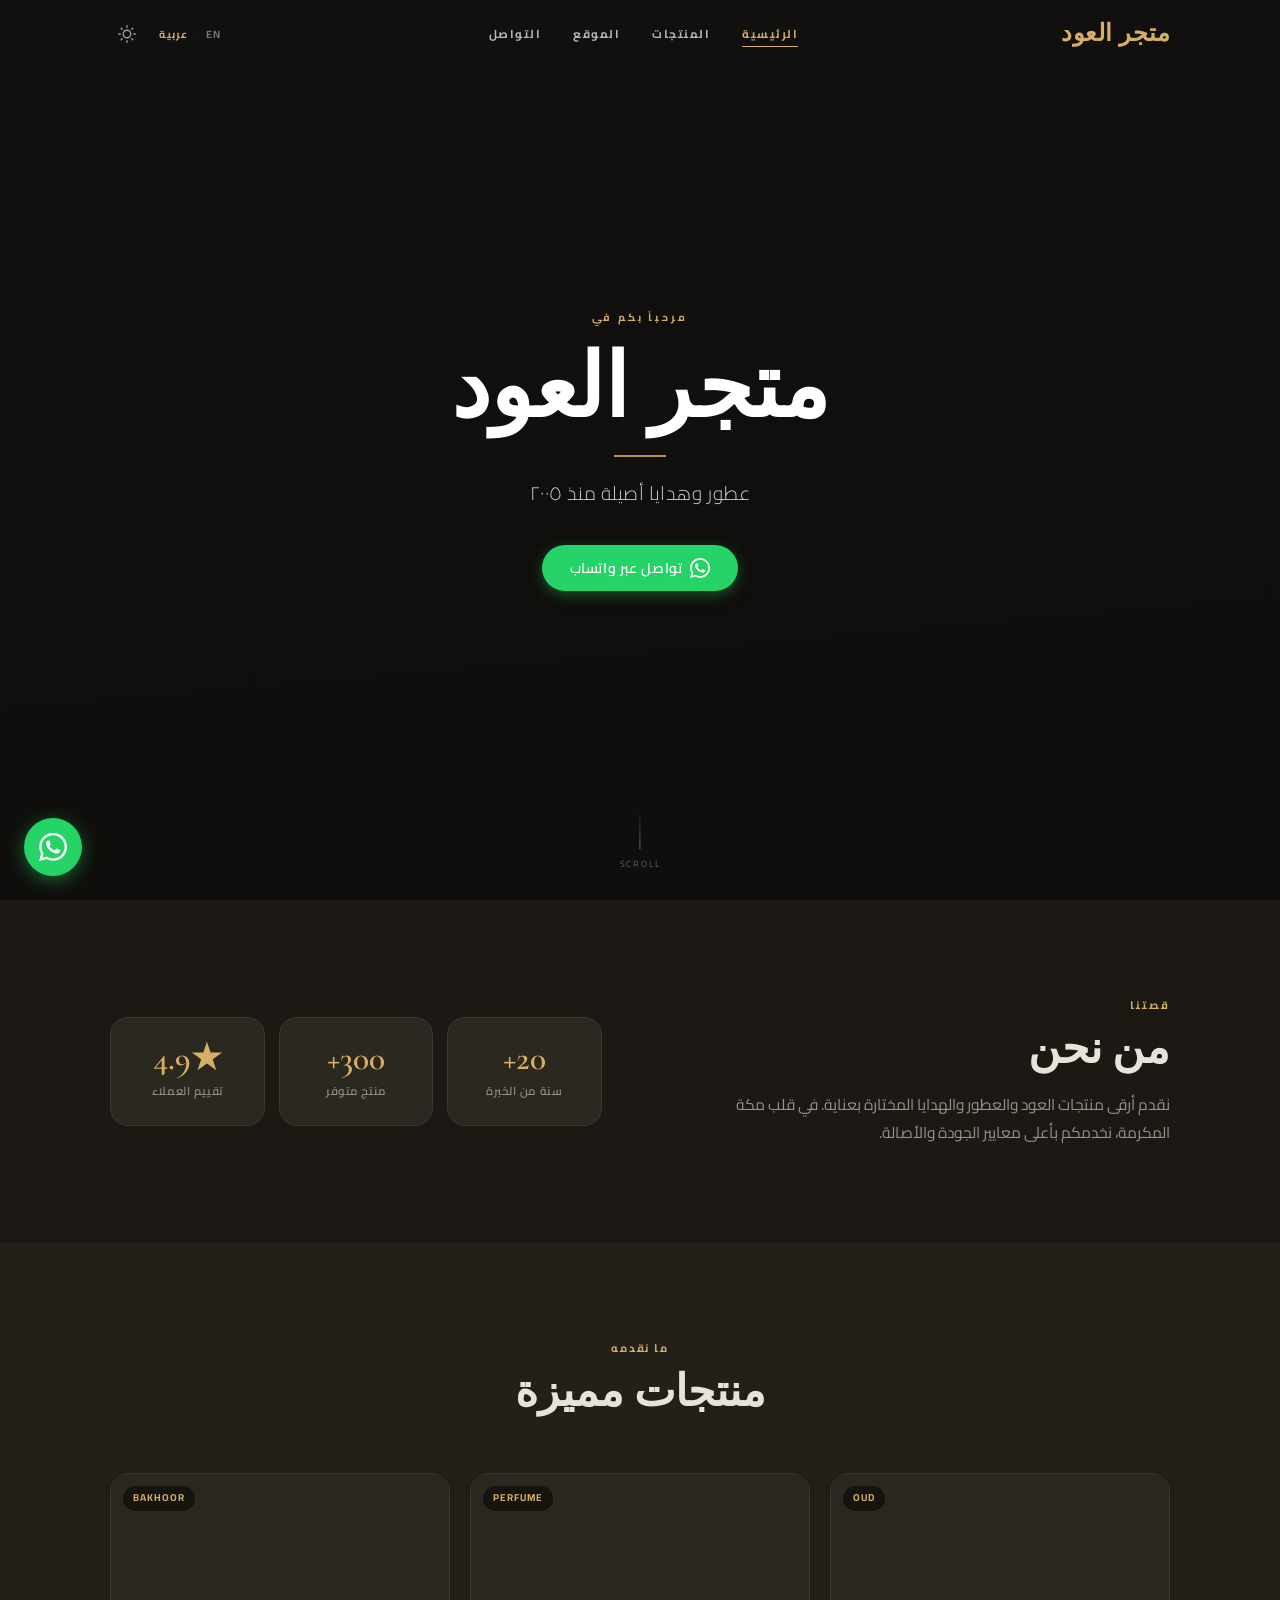
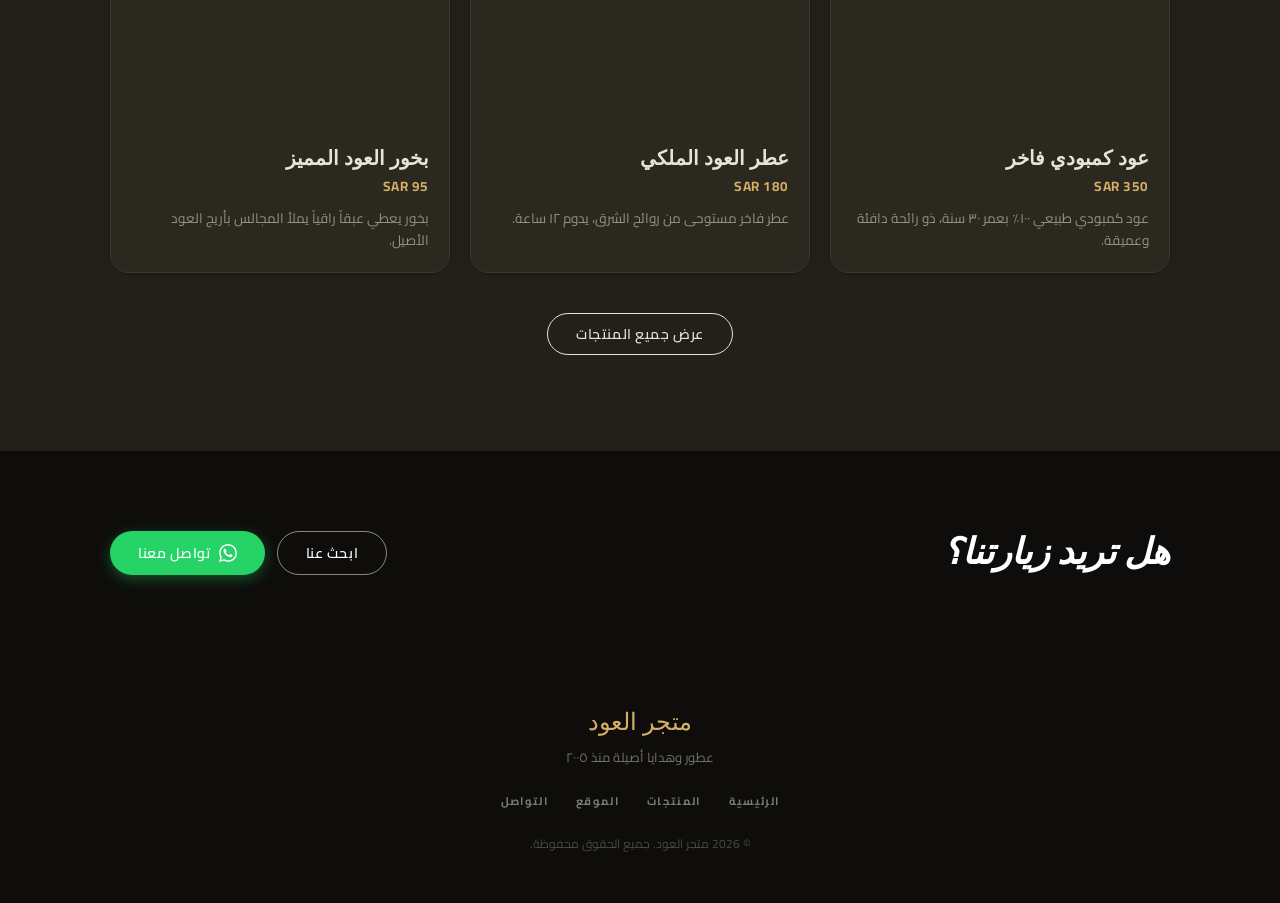
==== commit 77e22be7: "Production-readiness audit: fix 8 issues before first business demo - Bilingual hours: add weekdaysA" ====
--- a/SouqSite/index.html
+++ b/SouqSite/index.html
@@ -4,6 +4,13 @@
   <meta charset="UTF-8" />
   <meta name="viewport" content="width=device-width, initial-scale=1.0" />
   <meta name="description" content="" />
+  <meta name="theme-color" content="#0e0d0b" />
+  <meta property="og:type"        content="website" />
+  <meta property="og:title"       content="" />
+  <meta property="og:description" content="" />
+  <meta property="og:image"       content="" />
+  <meta property="og:url"         content="" />
+  <meta name="twitter:card"       content="summary_large_image" />
   <!-- Anti-FOUC: apply theme + lang before first paint -->
   <script>!function(){var t=localStorage.getItem('souqsite_theme')||'dark',l=localStorage.getItem('souqsite_language')||'ar';if(t==='light')document.documentElement.setAttribute('data-theme','light');document.documentElement.lang=l;document.documentElement.dir=l==='ar'?'rtl':'ltr';}();</script>
   <link rel="icon" href="data:image/svg+xml,<svg xmlns='http://www.w3.org/2000/svg' viewBox='0 0 100 100'><text y='.9em' font-size='90'>🏪</text></svg>" />
